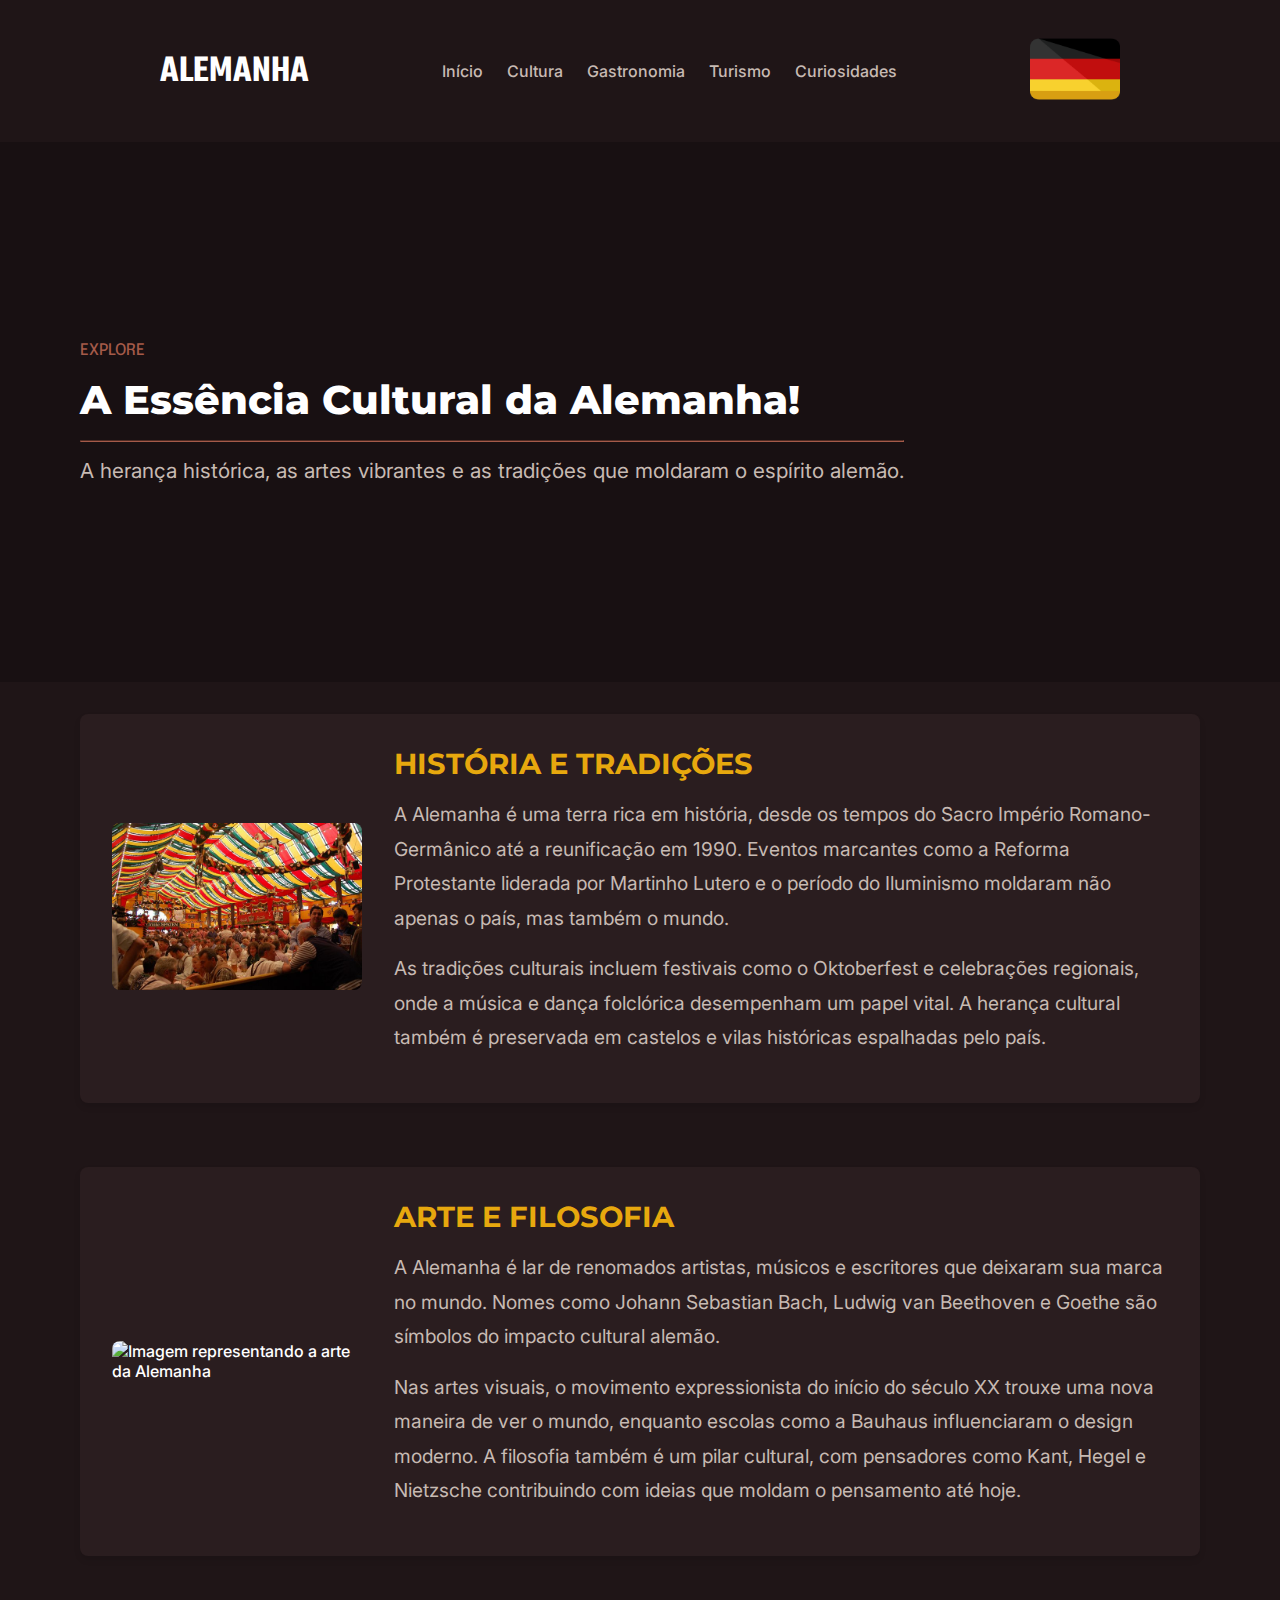
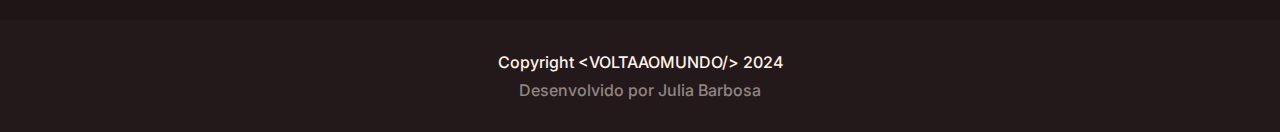
==== cultura.html @ f0b01429 "v 1.0" ====
<!DOCTYPE html>
<html lang="pt-BR">
<head>
    <meta charset="UTF-8">
    <meta name="viewport" content="width=device-width, initial-scale=1.0">
    <title>Alemanha</title>
    <meta name="description" content="Explore diversos sabores de café">
    <link rel="stylesheet" type="text/css" href="style.css">
</head>
<body>
    <header>
        <nav>
            <span class="logo">alemanha</span><!--span é como uma div, mas para conteúdos mais específicos-->
            <ul class="menu">
                <li><a href="index.html">Início</a></li>
                <li><a href="cultura.html">Cultura</a></li>
                <li><a href="gastronomia.html">Gastronomia</a></li>
                <li><a href="turismo.html">Turismo</a></li>
                <li><a href="curiosidades.html">Curiosidades</a></li>
            </ul>
            <a class="github"><img src="assets/alemanha.png"></a>
        </nav>
    </header>
    <main>
        <div class="hero-fundo">
            <section class="hero">
                <header class="hero-conteudo">
                    <span class="destaque marrom">explore</span>
                    <h1>A Essência Cultural da Alemanha!</h1>
                    <hr/>
                    <h2 class="hero-subtitulo">A herança histórica, as artes vibrantes e as tradições que moldaram o espírito alemão.</h2>
                </header>
            </section>
        </div>

        <section class="conteudo">
            <article>
                <div class="texto">
                    <h2 class="destaque amarelo">História e Tradições</h2>
                    <p>
                        A Alemanha é uma terra rica em história, desde os tempos do Sacro Império Romano-Germânico até a reunificação em 1990. Eventos marcantes como a Reforma Protestante liderada por Martinho Lutero e o período do Iluminismo moldaram não apenas o país, mas também o mundo.
                    </p>
                    <p>
                        As tradições culturais incluem festivais como o Oktoberfest e celebrações regionais, onde a música e dança folclórica desempenham um papel vital. A herança cultural também é preservada em castelos e vilas históricas espalhadas pelo país.
                    </p>
                </div>
                <figure>
                    <img src="assets/historia.jpg" alt="Imagem representando a história da Alemanha">
                </figure>
            </article>
        
            <article>
                <div class="texto">
                    <h2 class="destaque amarelo">Arte e Filosofia</h2>
                    <p>
                        A Alemanha é lar de renomados artistas, músicos e escritores que deixaram sua marca no mundo. Nomes como Johann Sebastian Bach, Ludwig van Beethoven e Goethe são símbolos do impacto cultural alemão.
                    </p>
                    <p>
                        Nas artes visuais, o movimento expressionista do início do século XX trouxe uma nova maneira de ver o mundo, enquanto escolas como a Bauhaus influenciaram o design moderno. A filosofia também é um pilar cultural, com pensadores como Kant, Hegel e Nietzsche contribuindo com ideias que moldam o pensamento até hoje.
                    </p>
                </div>
                <figure>
                    <img src="assets/arte.jpg" alt="Imagem representando a arte da Alemanha">
                </figure>
            </article>
        </section>
        
    </main>
    <footer>
        <p class="footer-copy">Copyright &lt;VOLTAAOMUNDO/&gt; 2024</p><!-- (&lt; = <) (&gt; = >) -->
        <p class="footer-autor">Desenvolvido por Julia Barbosa</p>
    </footer>
</body>
</html>
---- style.css ----
@import url('https://fonts.googleapis.com/css2?family=Epilogue:ital,wght@0,100..900;1,100..900&family=Inter:ital,opsz,wght@0,14..32,100..900;1,14..32,100..900&family=Montserrat:ital,wght@0,100..900;1,100..900&family=Roboto:ital,wght@0,100;0,300;0,400;0,500;0,700;0,900;1,100;1,300;1,400;1,500;1,700;1,900&family=Teko:wght@300..700&display=swap');

html{
    font-family: Inter, sans-serif;
    font-weight: 500;
}

*{
    margin: 0;
    padding: 0;
    box-sizing: 0;
}

body{
    background-color: #1f1517;
    color: #ffffff;
}

a{
    text-decoration: none;
    color: #c7bab3;
}

ul{
    list-style: none;
}

nav{
    max-width: 1120px;
    margin: auto;
    padding: 1.5rem 10rem;
    display: flex;
    flex-direction: row;
    justify-content: space-between;
    align-items: center;
}

.logo{
    font-family: Teko;
    font-size: 2.4rem;
    font-weight: 600;
    text-transform: uppercase;
}

.menu{
    display: flex;
    flex-direction: row;
    gap: 1.5rem;
    color: #fff2e780;
}

.github img{
   width: 90px;
}

main{
    display: flex;
    flex-direction: column;
}

.hero-fundo{
    background-color: #181012;
}

.hero{
    max-width: 1120px;
    height: 60vh;
    display: flex;
    flex-direction: row;
    justify-content: space-between;
    align-items: center;
    gap: 6rem;
    padding: 0rem 2rem;
    margin:auto;
    overflow: clip;
}

.hero-conteudo{
    display: flex;
    flex-direction: column;
    gap: 1rem;   
}

.destaque{
    font-family: epilogue;
    font-size: 1rem;
    font-weight: 500;
    text-transform: uppercase;
}

.marrom{
    color: #a45a49;
    text-transform: uppercase;
}

.amarelo{
    color: #e7a80e;
}

h1{
    font-family: montserrat;
    font-size: 2.5rem;
    font-weight: 800;
}

hr{
    border-color: #a45a49;
}

.hero-subtitulo{
    color: #c7bab3;
    font-family: inter;
    font-size: 1.3rem;
    font-weight: 400;
}

.hero-imagens-container{
    max-width: 45%;
    column-count: 4;
    column-gap: 1rem;
    margin: -1rem;
}

.hero-imagens-container > figure > img{
    width: 100%;
    border-radius: 0.3rem;
}


footer{
    padding: 2rem;
    display: flex;
    flex-direction: column;
    align-items: center;
    gap: 0.5rem;
    background: #23181a;
}

.footer-copy{
    color: #fff2e7;
    font-family: Inter;
    font-size: 1rem;
    font-weight: 500;
}

.footer-autor{
    color: rgba(255, 242, 231, 0.50);
    font-family: Inter;
    font-size: 1rem;
    font-weight: 500;
}


.info-section {
    display: flex;
    flex-direction: row;
    justify-content: space-between;
    align-items: center;
    max-width: 1120px;
    margin: 2rem auto;
    padding: 1rem;
    background-color: #1f1517;
    border: 1px solid #a45a49; 
    border-radius: 0.5rem;
}

.info-tabela {
    flex: 1;
    margin-right: 2rem;
}

.info-tabela table {
    width: 100%;
    border-collapse: collapse;
    color: #fff2e7;
    font-family: 'Inter', sans-serif;
    font-size: 1rem;
}

.info-tabela th {
    background-color: #4f4c46;
    color: #fff2e7; 
    text-align: left;
    font-weight: bold;
    border: 1px solid #a45a49; 
}

.info-tabela td {
    padding: 0.8rem;
    border: 1px solid #a45a49;
}

.info-tabela tr:nth-child(even) {
    background-color: #2d2224;
}

.info-imagem {
    flex: 1;
    display: flex;
    justify-content: center;
    align-items: center;
}

.info-imagem img {
    max-width: 100%;
    border-radius: 0.5rem;
    box-shadow: 0px 4px 6px rgba(0, 0, 0, 0.6);
    border: 3px solid #4f4c46;
}

.conteudo {
    max-width: 1120px;
    margin: auto;
    padding: 2rem 1rem;
    display: flex;
    flex-direction: column;
    gap: 2rem;
}

article {
    display: flex;
    flex-direction: row-reverse; /* Inverte a ordem: texto à esquerda, imagem à direita */
    align-items: center;
    gap: 2rem;
    background-color: #2a1d1f;
    padding: 2rem;
    border-radius: 0.5rem;
    box-shadow: 0 4px 6px rgba(0, 0, 0, 0.1);
    margin-bottom: 2rem; /* Espaço entre os artigos */
}

article figure {
    flex: 1;
    max-width: 250px; /* Largura máxima da imagem */
}

article figure img {
    width: 100%;
    border-radius: 0.5rem;
    object-fit: cover; /* Ajusta a imagem sem distorcer */
}

article .texto {
    flex: 2;
}

article .texto h2 {
    font-family: Montserrat;
    font-size: 1.8rem;
    font-weight: 700;
    margin-bottom: 1rem;
    color: #e7a80e;
}

article .texto p {
    font-family: Inter;
    font-size: 1.2rem;
    font-weight: 400;
    color: #c7bab3;
    line-height: 1.8;
    margin-bottom: 1rem;
}
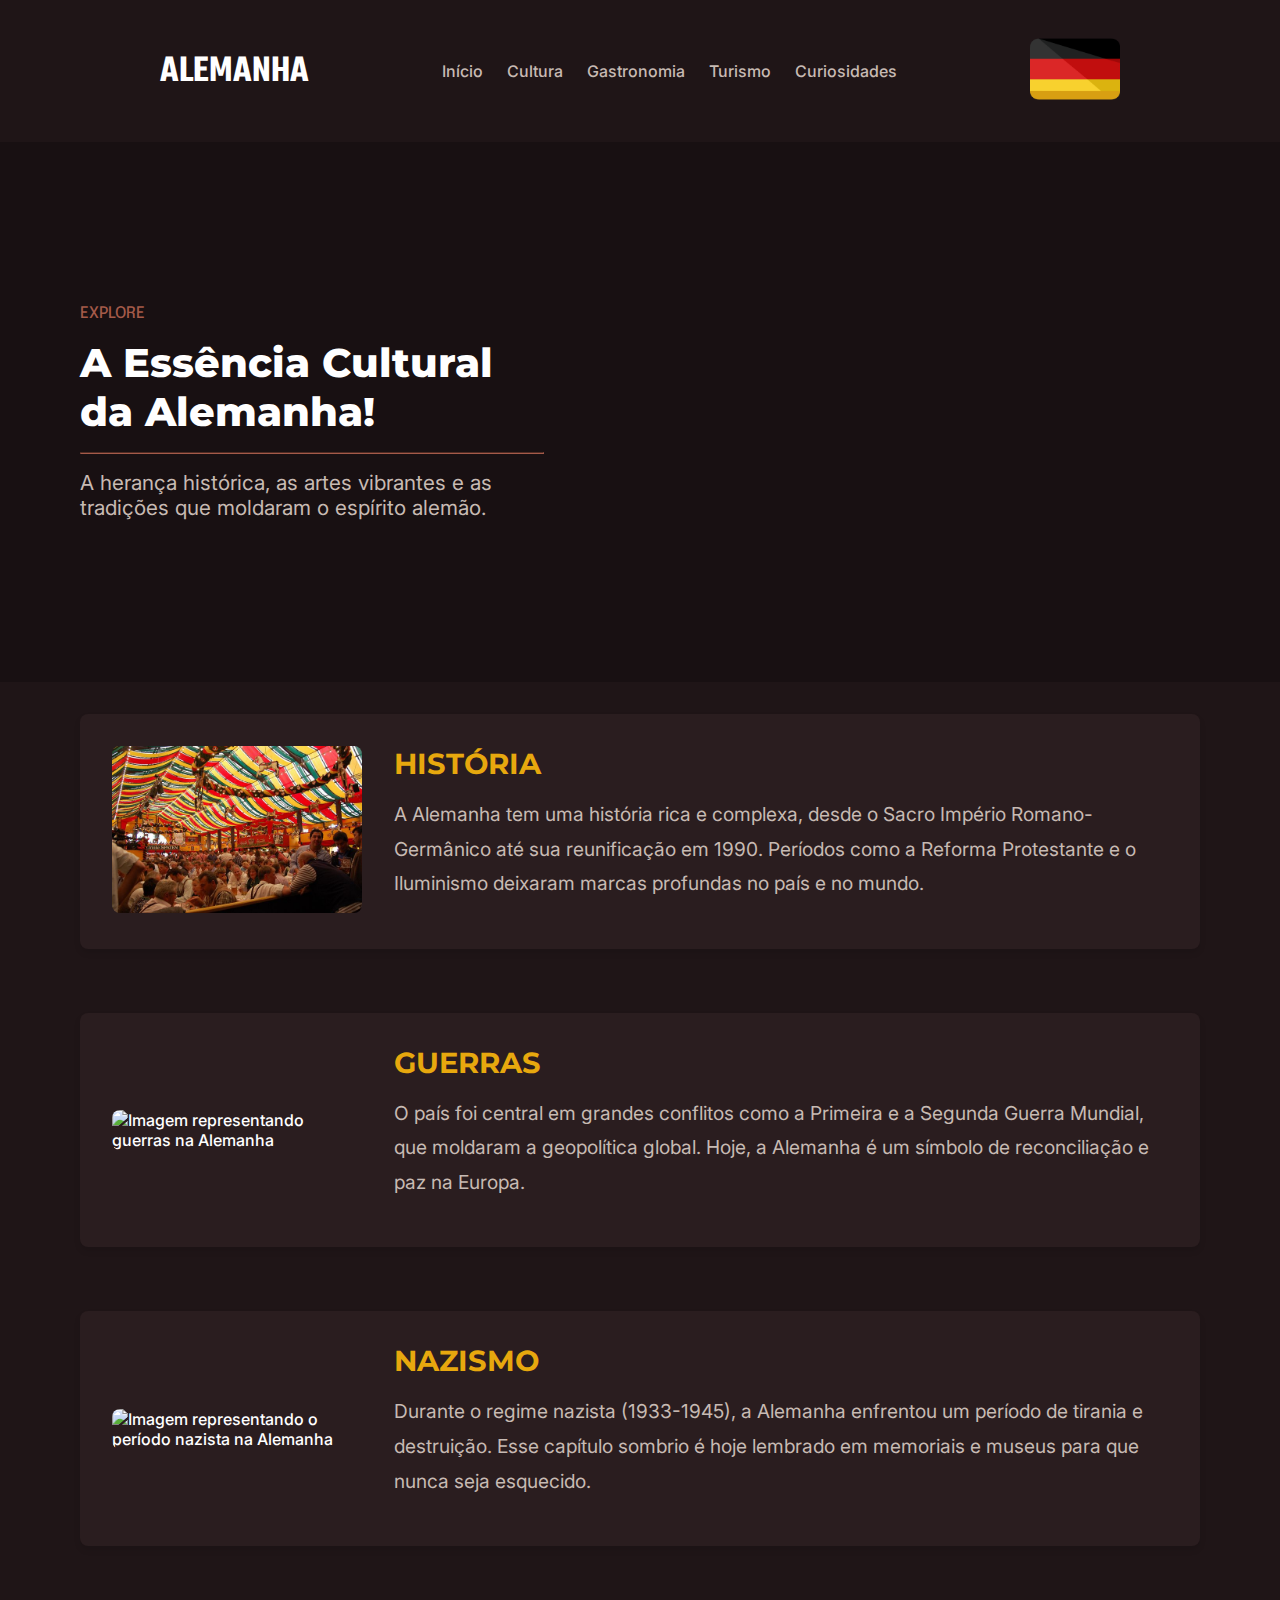
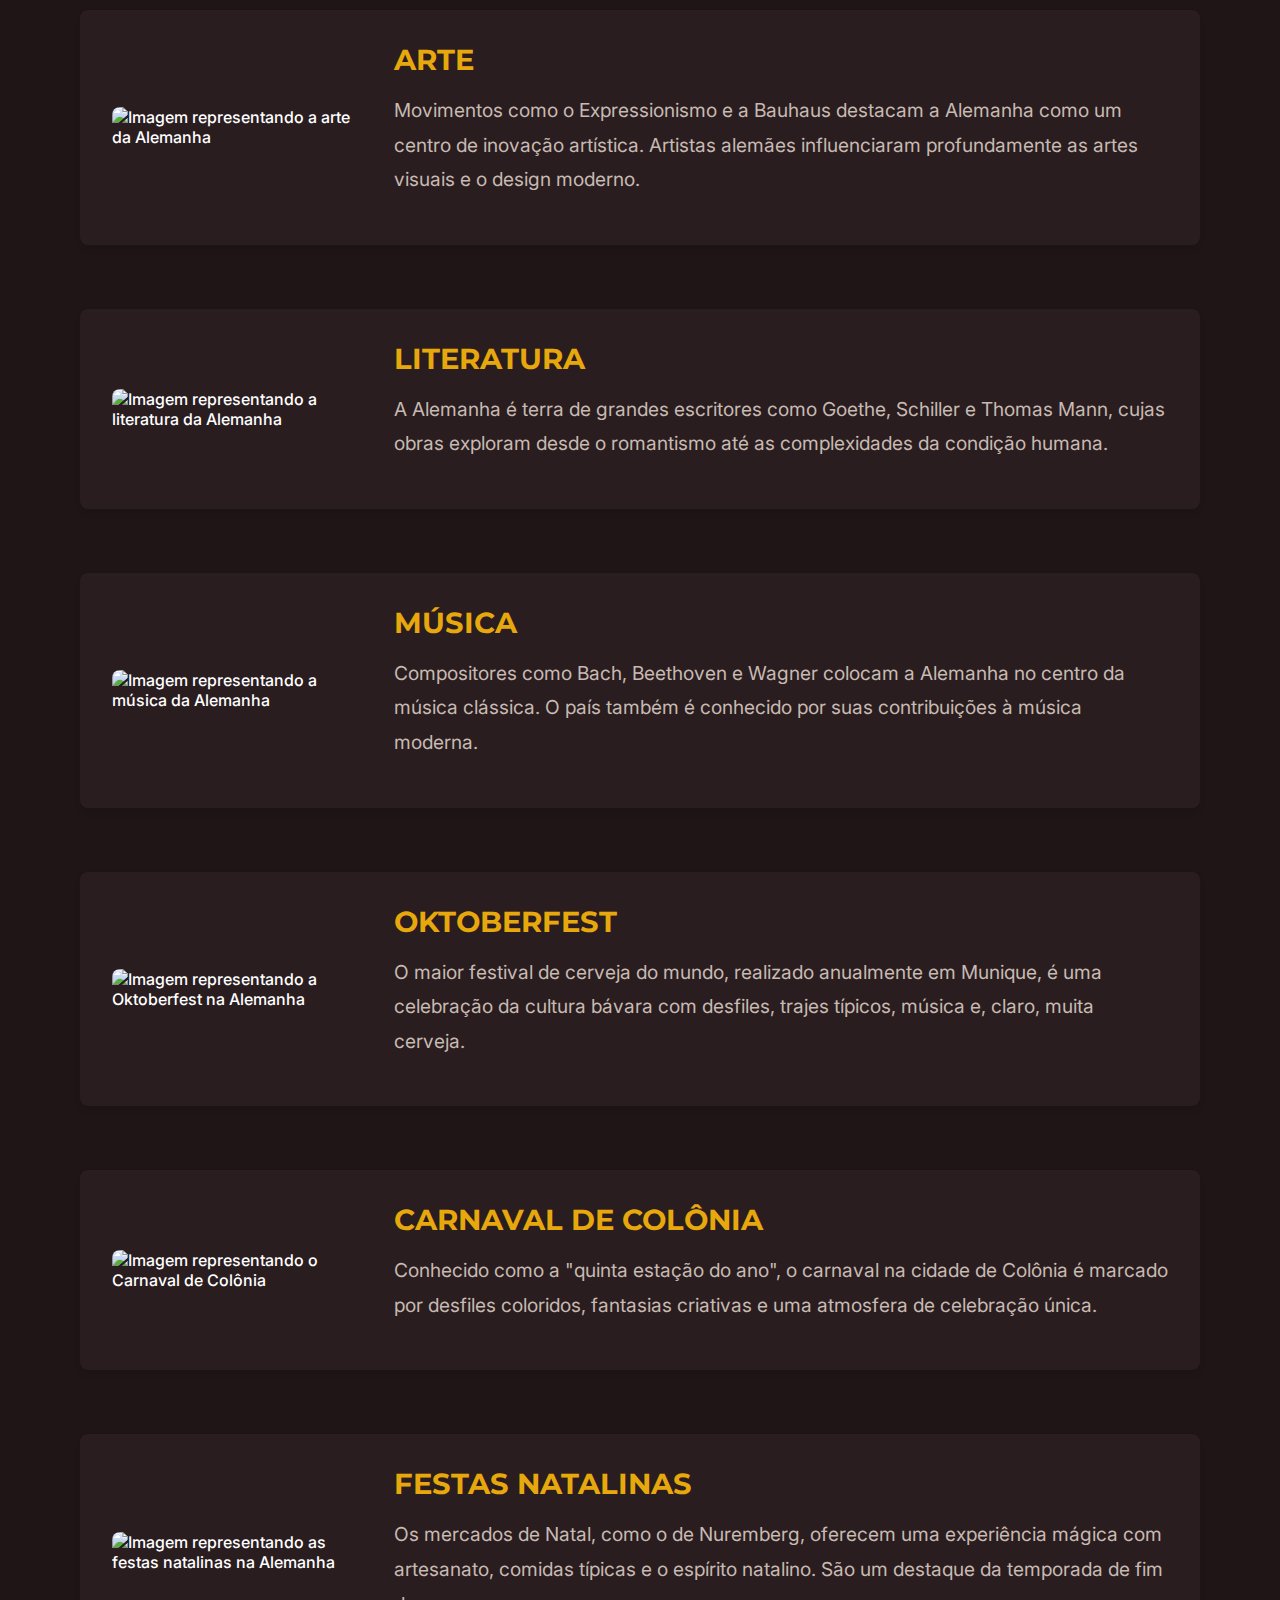
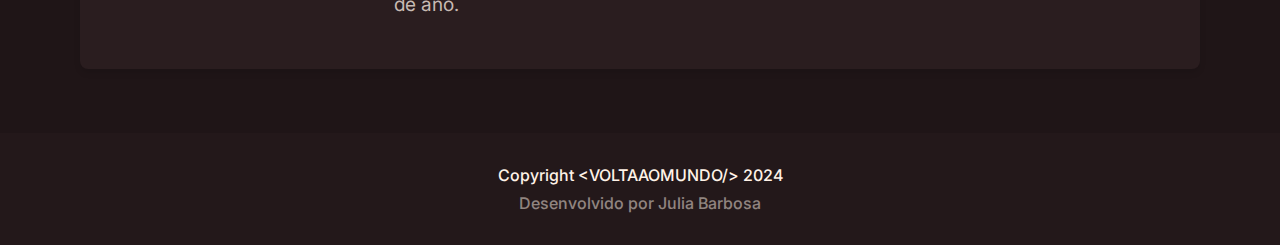
==== commit 05142509: "v 1.1" ====
--- a/cultura.html
+++ b/cultura.html
@@ -30,37 +30,118 @@
                     <hr/>
                     <h2 class="hero-subtitulo">A herança histórica, as artes vibrantes e as tradições que moldaram o espírito alemão.</h2>
                 </header>
+                <div class="video">
+                    <iframe width="560" height="315" src="https://www.youtube.com/embed/80mwpTjH5As?si=ltr1wpSXAsgfitRg" title="YouTube video player" frameborder="0" allow="accelerometer; autoplay; clipboard-write; encrypted-media; gyroscope; picture-in-picture; web-share" referrerpolicy="strict-origin-when-cross-origin" allowfullscreen></iframe>
+                </div>
             </section>
         </div>
 
         <section class="conteudo">
             <article>
                 <div class="texto">
-                    <h2 class="destaque amarelo">História e Tradições</h2>
+                    <h2 class="destaque amarelo">História</h2>
                     <p>
-                        A Alemanha é uma terra rica em história, desde os tempos do Sacro Império Romano-Germânico até a reunificação em 1990. Eventos marcantes como a Reforma Protestante liderada por Martinho Lutero e o período do Iluminismo moldaram não apenas o país, mas também o mundo.
-                    </p>
-                    <p>
-                        As tradições culturais incluem festivais como o Oktoberfest e celebrações regionais, onde a música e dança folclórica desempenham um papel vital. A herança cultural também é preservada em castelos e vilas históricas espalhadas pelo país.
+                        A Alemanha tem uma história rica e complexa, desde o Sacro Império Romano-Germânico até sua reunificação em 1990. Períodos como a Reforma Protestante e o Iluminismo deixaram marcas profundas no país e no mundo.
                     </p>
                 </div>
                 <figure>
                     <img src="assets/historia.jpg" alt="Imagem representando a história da Alemanha">
                 </figure>
             </article>
-        
+
             <article>
                 <div class="texto">
-                    <h2 class="destaque amarelo">Arte e Filosofia</h2>
+                    <h2 class="destaque amarelo">Guerras</h2>
                     <p>
-                        A Alemanha é lar de renomados artistas, músicos e escritores que deixaram sua marca no mundo. Nomes como Johann Sebastian Bach, Ludwig van Beethoven e Goethe são símbolos do impacto cultural alemão.
+                        O país foi central em grandes conflitos como a Primeira e a Segunda Guerra Mundial, que moldaram a geopolítica global. Hoje, a Alemanha é um símbolo de reconciliação e paz na Europa.
                     </p>
+                </div>
+                <figure>
+                    <img src="assets/guerras.jpg" alt="Imagem representando guerras na Alemanha">
+                </figure>
+            </article>
+
+            <article>
+                <div class="texto">
+                    <h2 class="destaque amarelo">Nazismo</h2>
                     <p>
-                        Nas artes visuais, o movimento expressionista do início do século XX trouxe uma nova maneira de ver o mundo, enquanto escolas como a Bauhaus influenciaram o design moderno. A filosofia também é um pilar cultural, com pensadores como Kant, Hegel e Nietzsche contribuindo com ideias que moldam o pensamento até hoje.
+                        Durante o regime nazista (1933-1945), a Alemanha enfrentou um período de tirania e destruição. Esse capítulo sombrio é hoje lembrado em memoriais e museus para que nunca seja esquecido.
+                    </p>
+                </div>
+                <figure>
+                    <img src="assets/nazismo.jpg" alt="Imagem representando o período nazista na Alemanha">
+                </figure>
+            </article>
+
+            <article>
+                <div class="texto">
+                    <h2 class="destaque amarelo">Arte</h2>
+                    <p>
+                        Movimentos como o Expressionismo e a Bauhaus destacam a Alemanha como um centro de inovação artística. Artistas alemães influenciaram profundamente as artes visuais e o design moderno.
                     </p>
                 </div>
                 <figure>
                     <img src="assets/arte.jpg" alt="Imagem representando a arte da Alemanha">
+                </figure>
+            </article>
+
+            <article>
+                <div class="texto">
+                    <h2 class="destaque amarelo">Literatura</h2>
+                    <p>
+                        A Alemanha é terra de grandes escritores como Goethe, Schiller e Thomas Mann, cujas obras exploram desde o romantismo até as complexidades da condição humana.
+                    </p>
+                </div>
+                <figure>
+                    <img src="assets/literatura.jpg" alt="Imagem representando a literatura da Alemanha">
+                </figure>
+            </article>
+
+            <article>
+                <div class="texto">
+                    <h2 class="destaque amarelo">Música</h2>
+                    <p>
+                        Compositores como Bach, Beethoven e Wagner colocam a Alemanha no centro da música clássica. O país também é conhecido por suas contribuições à música moderna.
+                    </p>
+                </div>
+                <figure>
+                    <img src="assets/musica.jpg" alt="Imagem representando a música da Alemanha">
+                </figure>
+            </article>
+
+            <article>
+                <div class="texto">
+                    <h2 class="destaque amarelo">Oktoberfest</h2>
+                    <p>
+                        O maior festival de cerveja do mundo, realizado anualmente em Munique, é uma celebração da cultura bávara com desfiles, trajes típicos, música e, claro, muita cerveja.
+                    </p>
+                </div>
+                <figure>
+                    <img src="assets/oktoberfest.jpg" alt="Imagem representando a Oktoberfest na Alemanha">
+                </figure>
+            </article>
+
+            <article>
+                <div class="texto">
+                    <h2 class="destaque amarelo">Carnaval de Colônia</h2>
+                    <p>
+                        Conhecido como a "quinta estação do ano", o carnaval na cidade de Colônia é marcado por desfiles coloridos, fantasias criativas e uma atmosfera de celebração única.
+                    </p>
+                </div>
+                <figure>
+                    <img src="assets/carnaval.jpg" alt="Imagem representando o Carnaval de Colônia">
+                </figure>
+            </article>
+
+            <article>
+                <div class="texto">
+                    <h2 class="destaque amarelo">Festas Natalinas</h2>
+                    <p>
+                        Os mercados de Natal, como o de Nuremberg, oferecem uma experiência mágica com artesanato, comidas típicas e o espírito natalino. São um destaque da temporada de fim de ano.
+                    </p>
+                </div>
+                <figure>
+                    <img src="assets/natal.jpg" alt="Imagem representando as festas natalinas na Alemanha">
                 </figure>
             </article>
         </section>
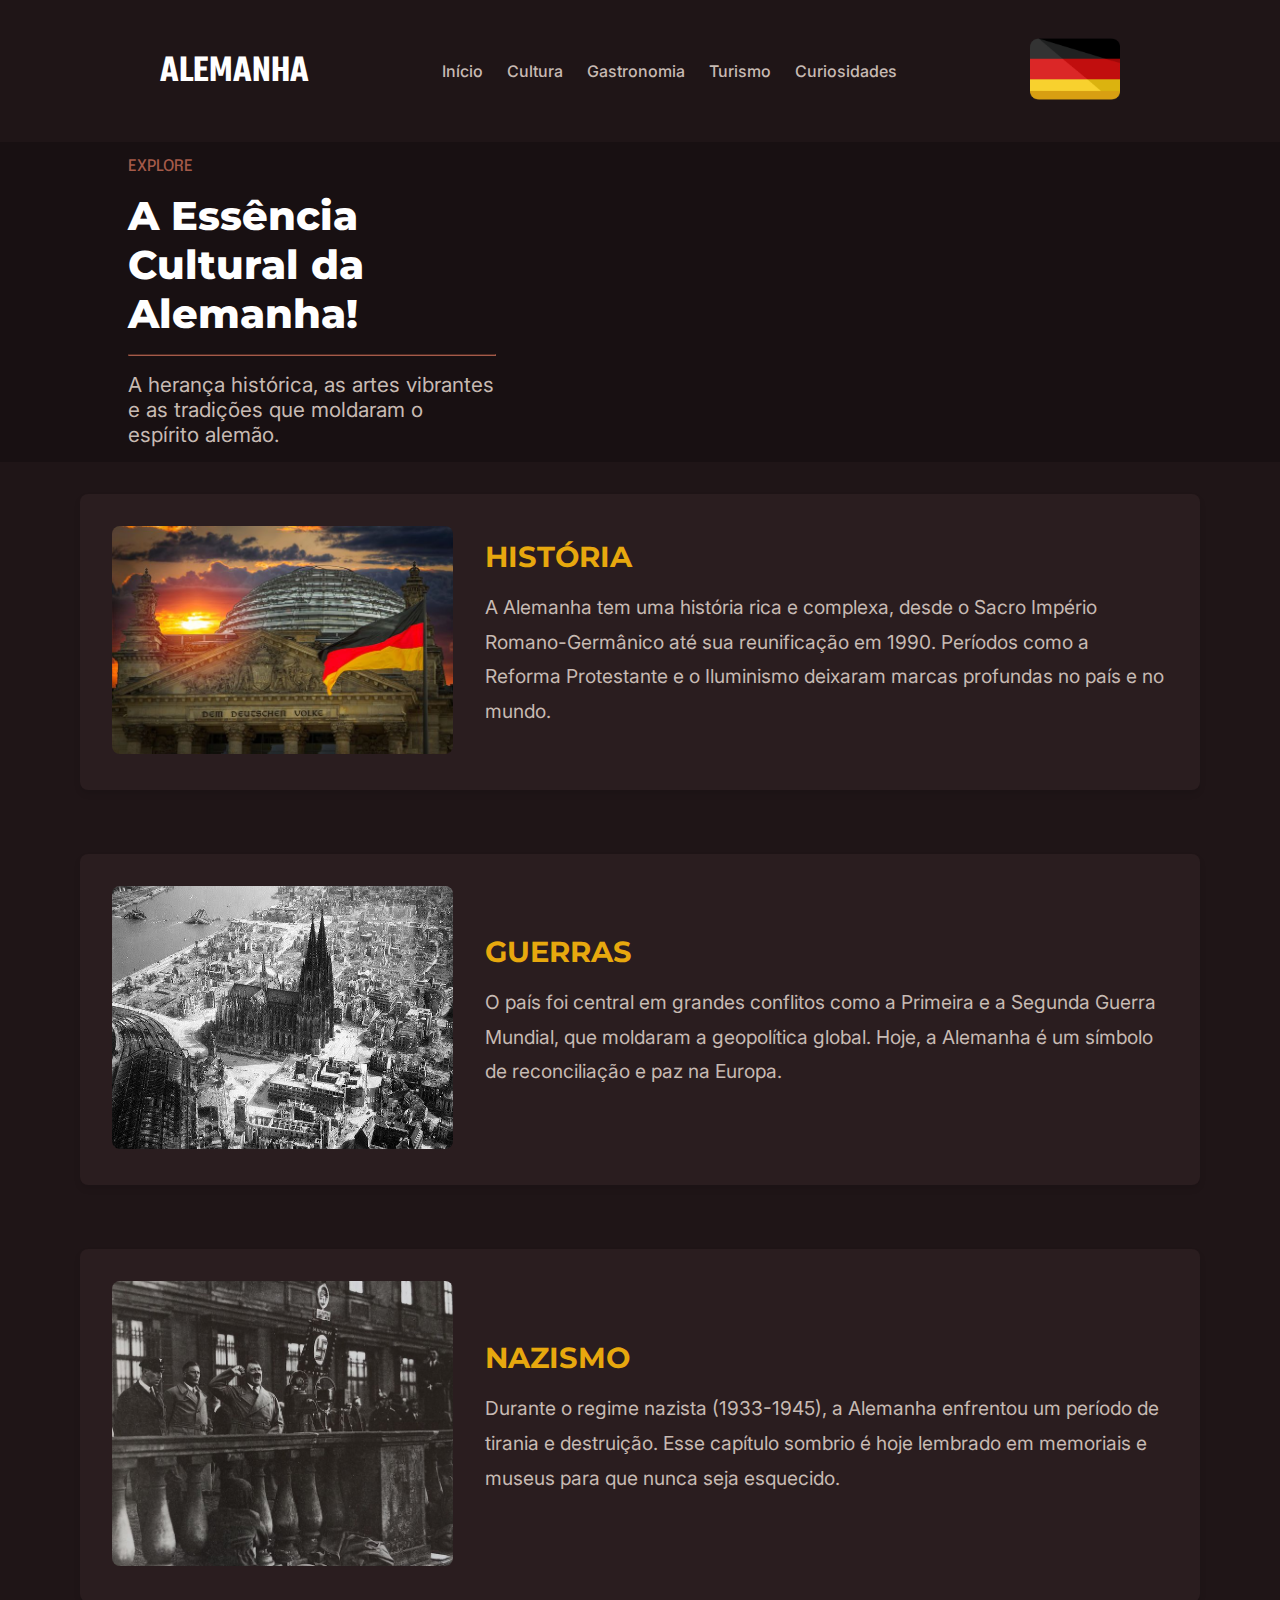
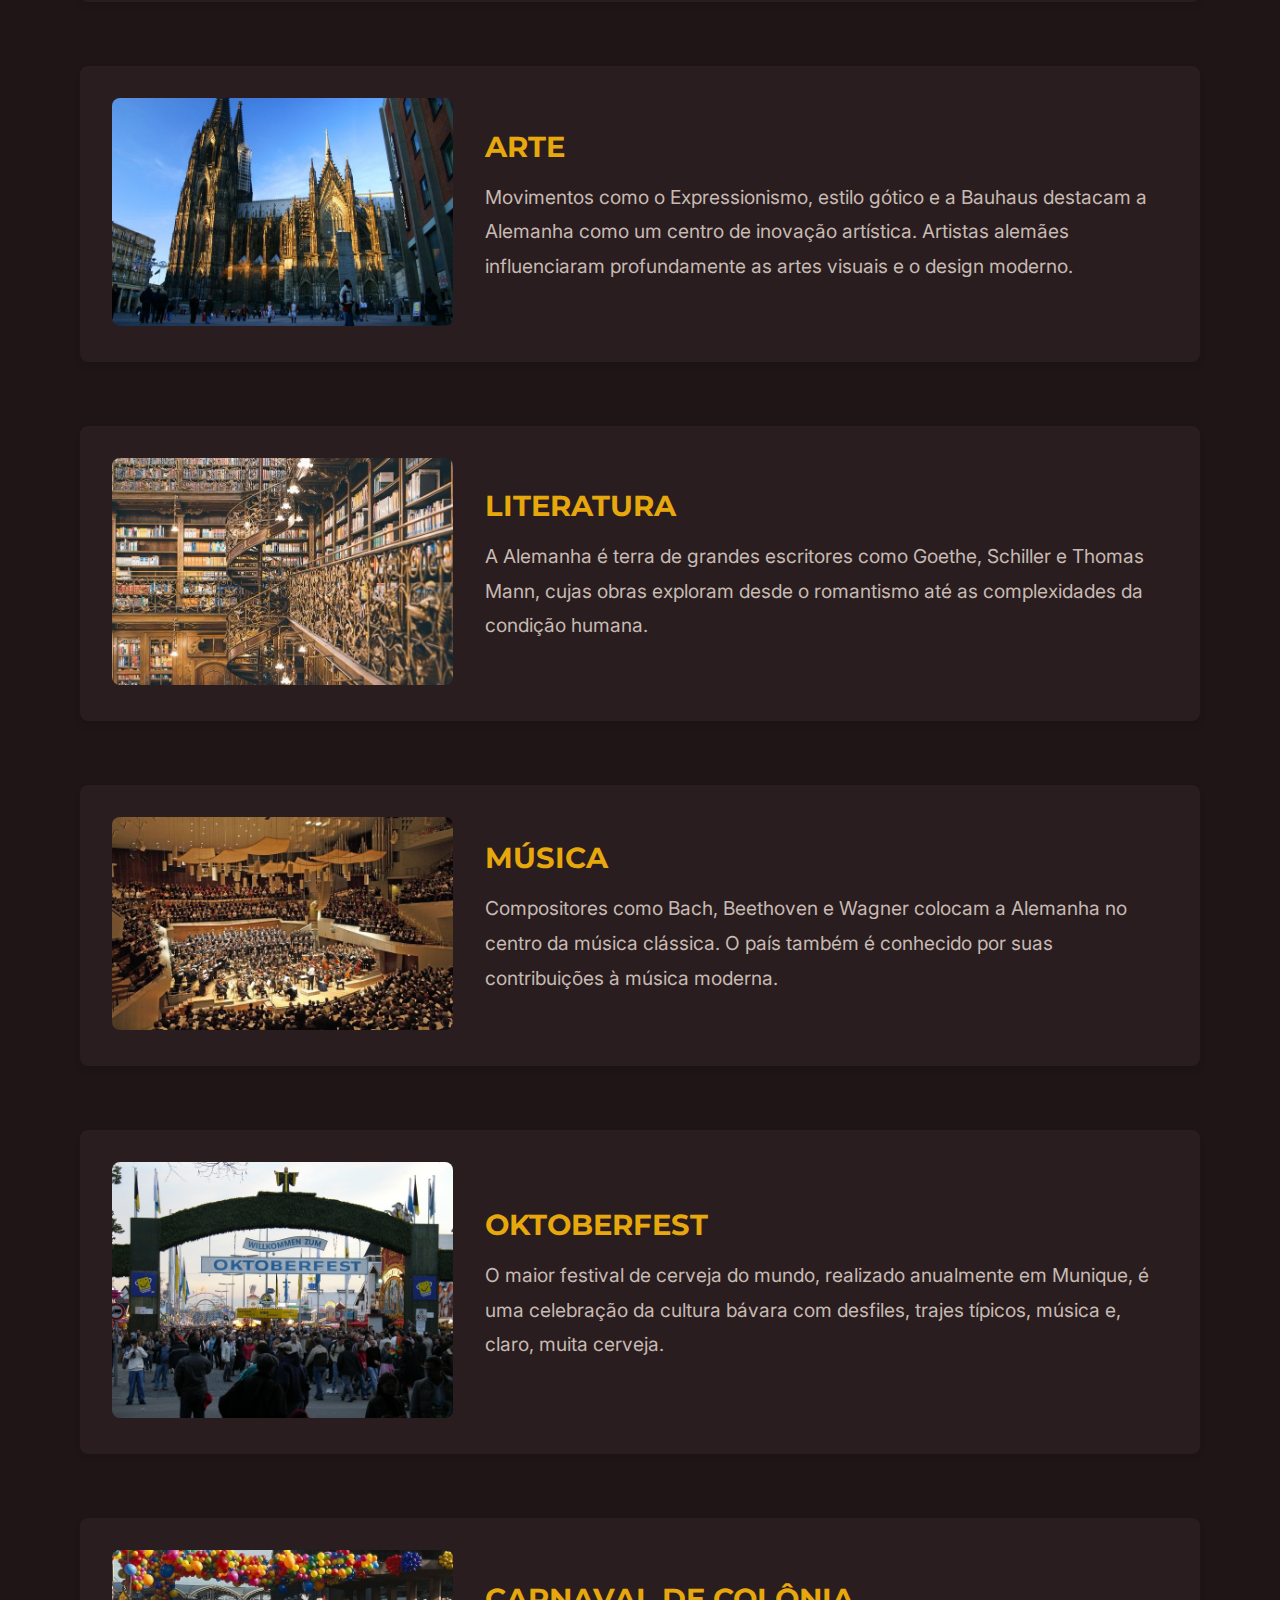
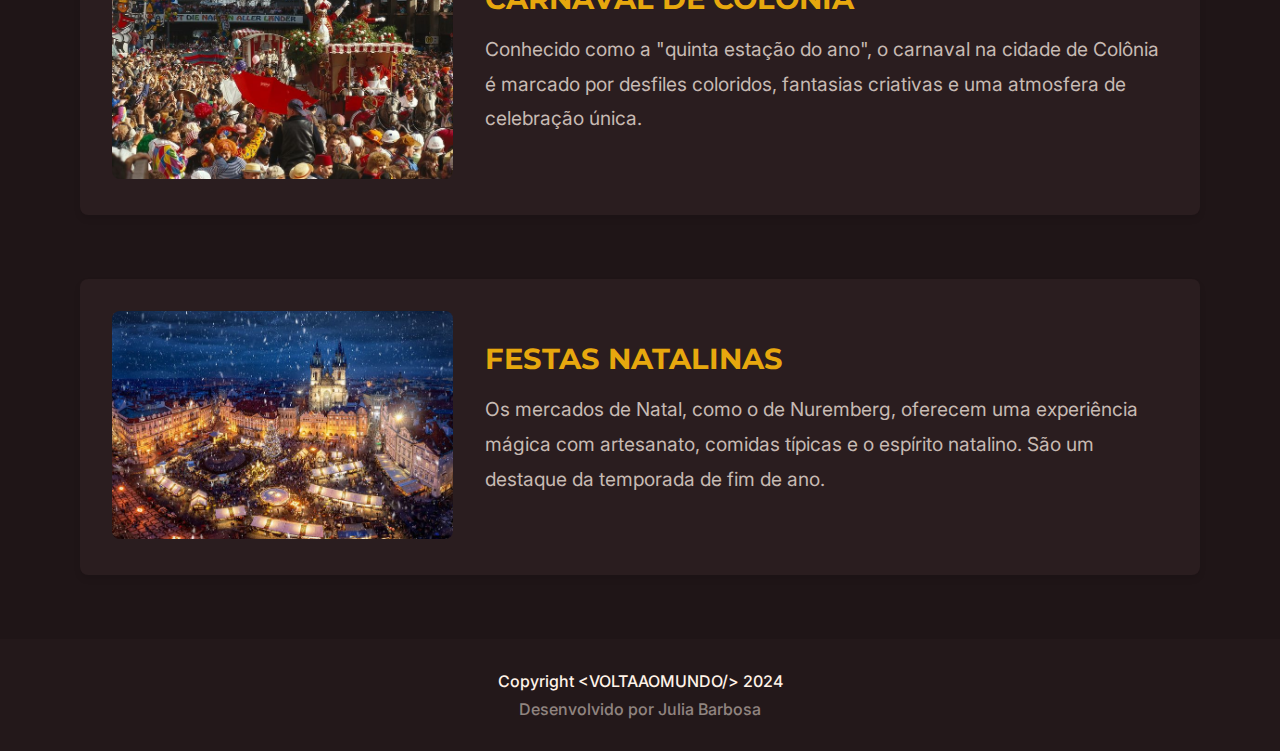
==== commit 2b7f0d9b: "v 1.3" ====
--- a/cultura.html
+++ b/cultura.html
@@ -77,7 +77,7 @@
                 <div class="texto">
                     <h2 class="destaque amarelo">Arte</h2>
                     <p>
-                        Movimentos como o Expressionismo e a Bauhaus destacam a Alemanha como um centro de inovação artística. Artistas alemães influenciaram profundamente as artes visuais e o design moderno.
+                        Movimentos como o Expressionismo, estilo gótico e a Bauhaus destacam a Alemanha como um centro de inovação artística. Artistas alemães influenciaram profundamente as artes visuais e o design moderno.
                     </p>
                 </div>
                 <figure>
--- a/style.css
+++ b/style.css
@@ -63,8 +63,8 @@
 }
 
 .hero{
-    max-width: 1120px;
-    height: 60vh;
+    max-width: 80%;
+    height: 20rem;
     display: flex;
     flex-direction: row;
     justify-content: space-between;
@@ -219,25 +219,25 @@
 
 article {
     display: flex;
-    flex-direction: row-reverse; /* Inverte a ordem: texto à esquerda, imagem à direita */
+    flex-direction: row-reverse; 
     align-items: center;
     gap: 2rem;
     background-color: #2a1d1f;
     padding: 2rem;
     border-radius: 0.5rem;
     box-shadow: 0 4px 6px rgba(0, 0, 0, 0.1);
-    margin-bottom: 2rem; /* Espaço entre os artigos */
+    margin-bottom: 2rem; 
 }
 
 article figure {
     flex: 1;
-    max-width: 250px; /* Largura máxima da imagem */
+    max-width: 100%; 
 }
 
 article figure img {
     width: 100%;
     border-radius: 0.5rem;
-    object-fit: cover; /* Ajusta a imagem sem distorcer */
+    object-fit: cover;
 }
 
 article .texto {
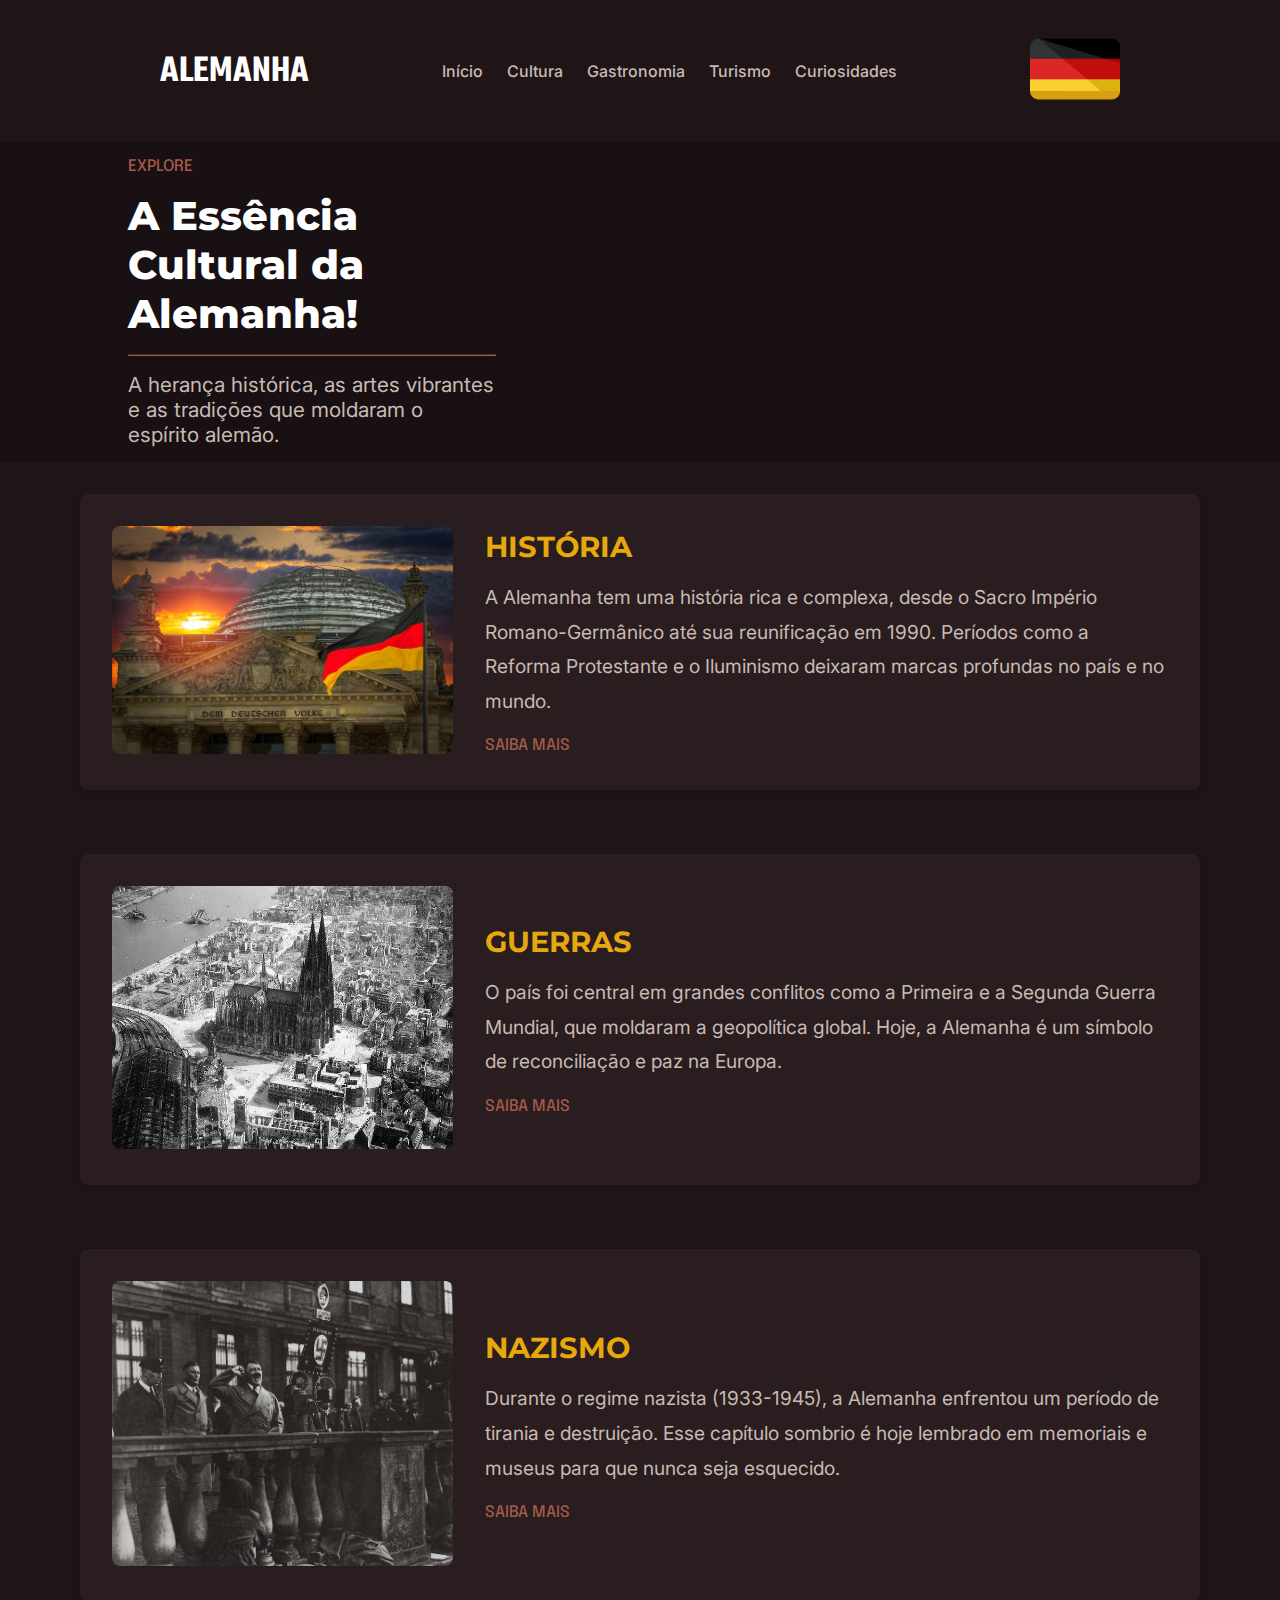
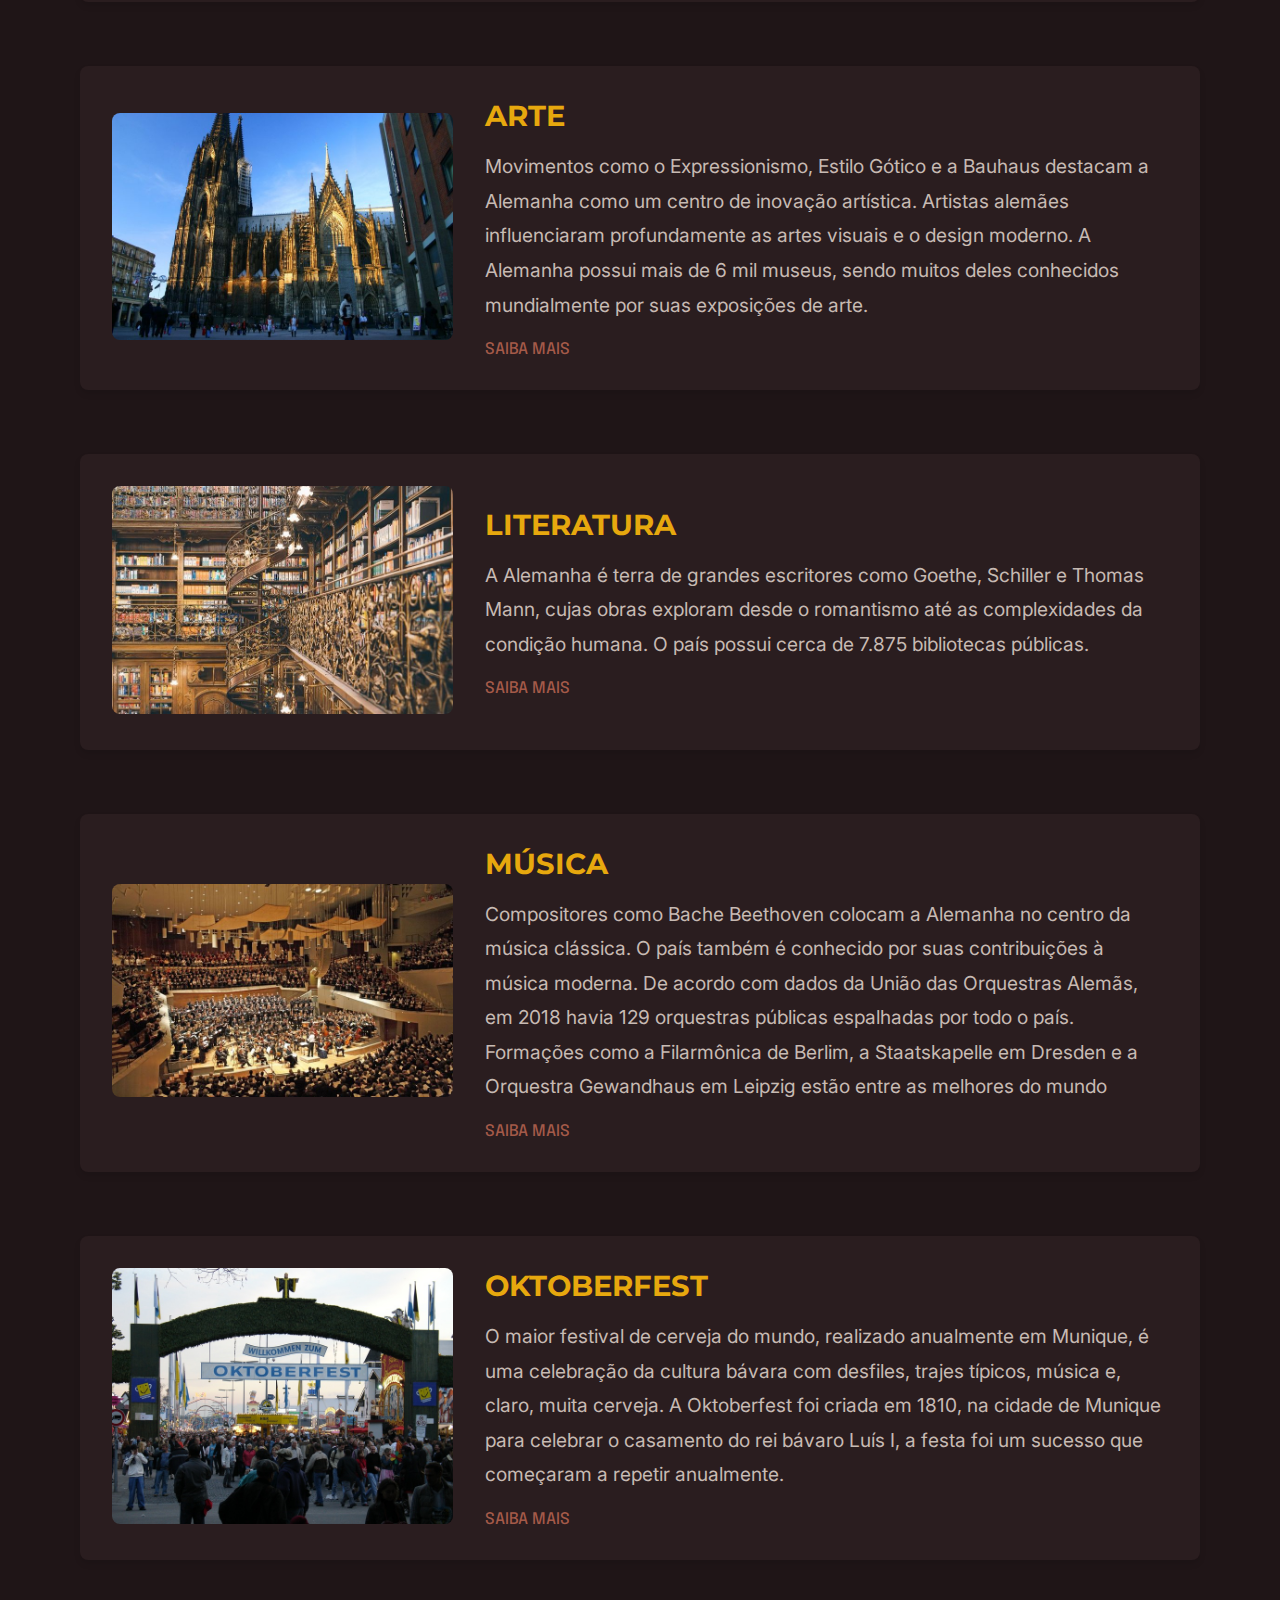
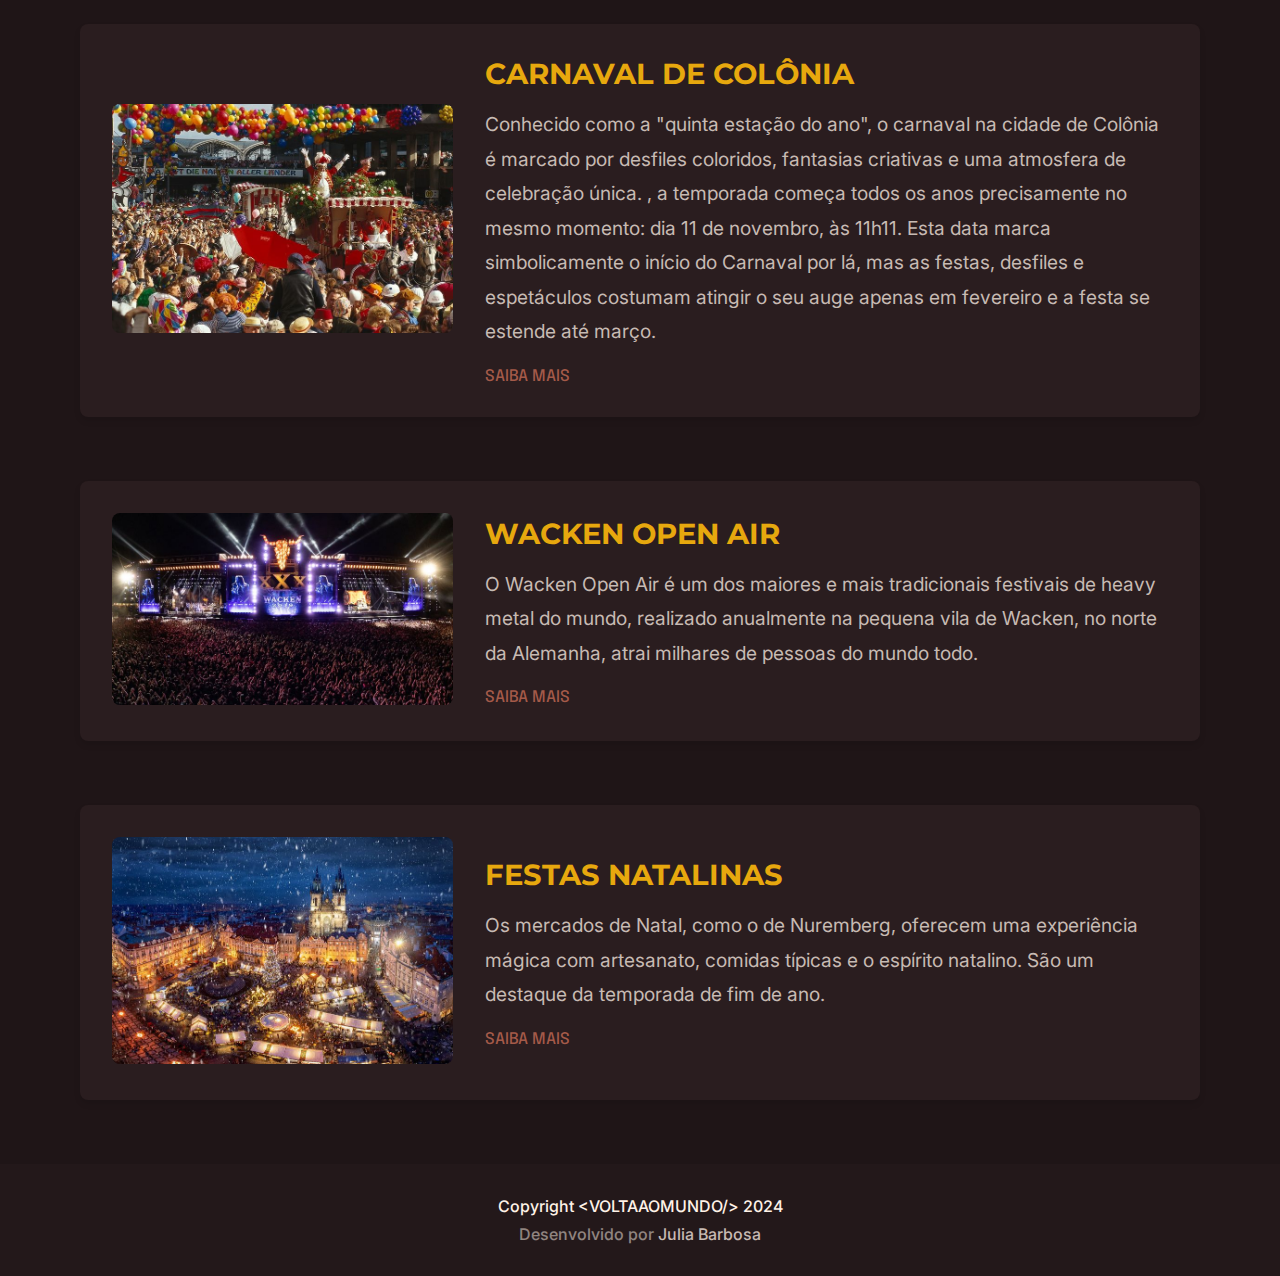
==== commit 2e594fdf: "v 1.4" ====
--- a/cultura.html
+++ b/cultura.html
@@ -6,6 +6,7 @@
     <title>Alemanha</title>
     <meta name="description" content="Explore diversos sabores de café">
     <link rel="stylesheet" type="text/css" href="style.css">
+    <link rel="icon" href="assets/alemanha.png" type="image/png">
 </head>
 <body>
     <header>
@@ -18,7 +19,7 @@
                 <li><a href="turismo.html">Turismo</a></li>
                 <li><a href="curiosidades.html">Curiosidades</a></li>
             </ul>
-            <a class="github"><img src="assets/alemanha.png"></a>
+            <a class="bandeira" href="https://www.tatsachen-ueber-deutschland.de/pt-br" target="_blank"><img src="assets/alemanha.png"></a>
         </nav>
     </header>
     <main>
@@ -43,6 +44,7 @@
                     <p>
                         A Alemanha tem uma história rica e complexa, desde o Sacro Império Romano-Germânico até sua reunificação em 1990. Períodos como a Reforma Protestante e o Iluminismo deixaram marcas profundas no país e no mundo.
                     </p>
+                    <a class="destaque marrom" href="https://pt.wikipedia.org/wiki/Alemanha" target="_blank">saiba mais</a>
                 </div>
                 <figure>
                     <img src="assets/historia.jpg" alt="Imagem representando a história da Alemanha">
@@ -55,6 +57,7 @@
                     <p>
                         O país foi central em grandes conflitos como a Primeira e a Segunda Guerra Mundial, que moldaram a geopolítica global. Hoje, a Alemanha é um símbolo de reconciliação e paz na Europa.
                     </p>
+                    <a class="destaque marrom" href="https://monografias.brasilescola.uol.com.br/historia/a-alemanha-nas-duas-guerras-mundiais.htm" target="_blank">saiba mais</a>
                 </div>
                 <figure>
                     <img src="assets/guerras.jpg" alt="Imagem representando guerras na Alemanha">
@@ -67,6 +70,7 @@
                     <p>
                         Durante o regime nazista (1933-1945), a Alemanha enfrentou um período de tirania e destruição. Esse capítulo sombrio é hoje lembrado em memoriais e museus para que nunca seja esquecido.
                     </p>
+                    <a class="destaque marrom" href="https://brasilescola.uol.com.br/historiag/nazismo.htm" target="_blank">saiba mais</a>
                 </div>
                 <figure>
                     <img src="assets/nazismo.jpg" alt="Imagem representando o período nazista na Alemanha">
@@ -77,8 +81,10 @@
                 <div class="texto">
                     <h2 class="destaque amarelo">Arte</h2>
                     <p>
-                        Movimentos como o Expressionismo, estilo gótico e a Bauhaus destacam a Alemanha como um centro de inovação artística. Artistas alemães influenciaram profundamente as artes visuais e o design moderno.
+                        Movimentos como o Expressionismo, Estilo Gótico e a Bauhaus destacam a Alemanha como um centro de inovação artística. Artistas alemães influenciaram profundamente as artes visuais e o design moderno.
+                        A Alemanha possui mais de 6 mil museus, sendo muitos deles conhecidos mundialmente por suas exposições de arte.
                     </p>
+                    <a class="destaque marrom" href="https://www.plural.jor.br/goethe-50-anos/cinco-seculos-de-arte-alema/" target="_blank">saiba mais</a>
                 </div>
                 <figure>
                     <img src="assets/arte.jpg" alt="Imagem representando a arte da Alemanha">
@@ -90,7 +96,9 @@
                     <h2 class="destaque amarelo">Literatura</h2>
                     <p>
                         A Alemanha é terra de grandes escritores como Goethe, Schiller e Thomas Mann, cujas obras exploram desde o romantismo até as complexidades da condição humana.
+                        O país possui cerca de 7.875 bibliotecas públicas.
                     </p>
+                    <a class="destaque marrom" href="https://pt.wikipedia.org/wiki/Literatura_em_alem%C3%A3o#:~:text=Um%20desenvolvimento%20inicial%20da%20literatura,Weimar%20(Goethe%20e%20Schiller)." target="_blank">saiba mais</a>
                 </div>
                 <figure>
                     <img src="assets/literatura.jpg" alt="Imagem representando a literatura da Alemanha">
@@ -101,8 +109,10 @@
                 <div class="texto">
                     <h2 class="destaque amarelo">Música</h2>
                     <p>
-                        Compositores como Bach, Beethoven e Wagner colocam a Alemanha no centro da música clássica. O país também é conhecido por suas contribuições à música moderna.
+                        Compositores como Bache Beethoven colocam a Alemanha no centro da música clássica. O país também é conhecido por suas contribuições à música moderna.
+                        De acordo com dados da União das Orquestras Alemãs, em 2018 havia 129 orquestras públicas espalhadas por todo o país. Formações como a Filarmônica de Berlim, a Staatskapelle em Dresden e a Orquestra Gewandhaus em Leipzig estão entre as melhores do mundo
                     </p>
+                    <a class="destaque marrom" href="https://radios.ebc.com.br/caderno-de-musica/edicao/2015-03/caderno-de-musica-fala-sobre-musica-na-alemanha" target="_blank">saiba mais</a>
                 </div>
                 <figure>
                     <img src="assets/musica.jpg" alt="Imagem representando a música da Alemanha">
@@ -114,7 +124,9 @@
                     <h2 class="destaque amarelo">Oktoberfest</h2>
                     <p>
                         O maior festival de cerveja do mundo, realizado anualmente em Munique, é uma celebração da cultura bávara com desfiles, trajes típicos, música e, claro, muita cerveja.
+                        A Oktoberfest foi criada em 1810, na cidade de Munique para celebrar o casamento do rei bávaro Luís I, a festa foi um sucesso que começaram a repetir anualmente.
                     </p>
+                    <a class="destaque marrom" href="https://pt.wikipedia.org/wiki/Oktoberfest" target="_blank">saiba mais</a>
                 </div>
                 <figure>
                     <img src="assets/oktoberfest.jpg" alt="Imagem representando a Oktoberfest na Alemanha">
@@ -126,7 +138,9 @@
                     <h2 class="destaque amarelo">Carnaval de Colônia</h2>
                     <p>
                         Conhecido como a "quinta estação do ano", o carnaval na cidade de Colônia é marcado por desfiles coloridos, fantasias criativas e uma atmosfera de celebração única.
+                        , a temporada começa todos os anos precisamente no mesmo momento: dia 11 de novembro, às 11h11. Esta data marca simbolicamente o início do Carnaval por lá, mas as festas, desfiles e espetáculos costumam atingir o seu auge apenas em fevereiro e a festa se estende até março.
                     </p>
+                    <a class="destaque marrom" href="https://www.wunderwelt-a.com.br/carnaval-na-alemanha/#:~:text=O%20Carnaval%20de%20Col%C3%B4nia%20%C3%A9,importante%20do%20carnaval%20da%20cidade." target="_blank">saiba mais</a>
                 </div>
                 <figure>
                     <img src="assets/carnaval.jpg" alt="Imagem representando o Carnaval de Colônia">
@@ -135,10 +149,25 @@
 
             <article>
                 <div class="texto">
+                    <h2 class="destaque amarelo">Wacken Open Air</h2>
+                    <p>
+                        O Wacken Open Air é um dos maiores e mais tradicionais festivais de heavy metal do mundo, realizado anualmente na pequena vila de Wacken, no norte da Alemanha, atrai milhares de pessoas do mundo todo.
+                    </p>
+                    <a class="destaque marrom" href="https://pt.wikipedia.org/wiki/Wacken_Open_Air" target="_blank" target="_blank">saiba mais</a>
+                </div>
+                <figure>
+                    <img src="assets/rock.jpg" alt="Imagem representando o Carnaval de Colônia">
+                </figure>
+            </article>
+
+
+            <article>
+                <div class="texto">
                     <h2 class="destaque amarelo">Festas Natalinas</h2>
                     <p>
                         Os mercados de Natal, como o de Nuremberg, oferecem uma experiência mágica com artesanato, comidas típicas e o espírito natalino. São um destaque da temporada de fim de ano.
                     </p>
+                    <a class="destaque marrom" href="https://www.voupraalemanha.com.br/natal-na-alemanha/" target="_blank">saiba mais</a>
                 </div>
                 <figure>
                     <img src="assets/natal.jpg" alt="Imagem representando as festas natalinas na Alemanha">
@@ -149,7 +178,7 @@
     </main>
     <footer>
         <p class="footer-copy">Copyright &lt;VOLTAAOMUNDO/&gt; 2024</p><!-- (&lt; = <) (&gt; = >) -->
-        <p class="footer-autor">Desenvolvido por Julia Barbosa</p>
+        <p class="footer-autor">Desenvolvido por <a href="https://github.com/JuliaSBarbosa" target="_blank">Julia Barbosa</a></p>
     </footer>
 </body>
 </html>--- a/style.css
+++ b/style.css
@@ -49,7 +49,11 @@
     color: #fff2e780;
 }
 
-.github img{
+.menu a:hover{
+    color: #ffffff;
+}
+
+.bandeira img{
    width: 90px;
 }
 
@@ -123,7 +127,11 @@
 
 .hero-imagens-container > figure > img{
     width: 100%;
-    border-radius: 0.3rem;
+    border-radius: 0.5rem;
+}
+
+.video iframe{
+    border-radius: 1.5rem;
 }
 
 
@@ -183,6 +191,7 @@
     text-align: left;
     font-weight: bold;
     border: 1px solid #a45a49; 
+    padding: 0.8rem;
 }
 
 .info-tabela td {
